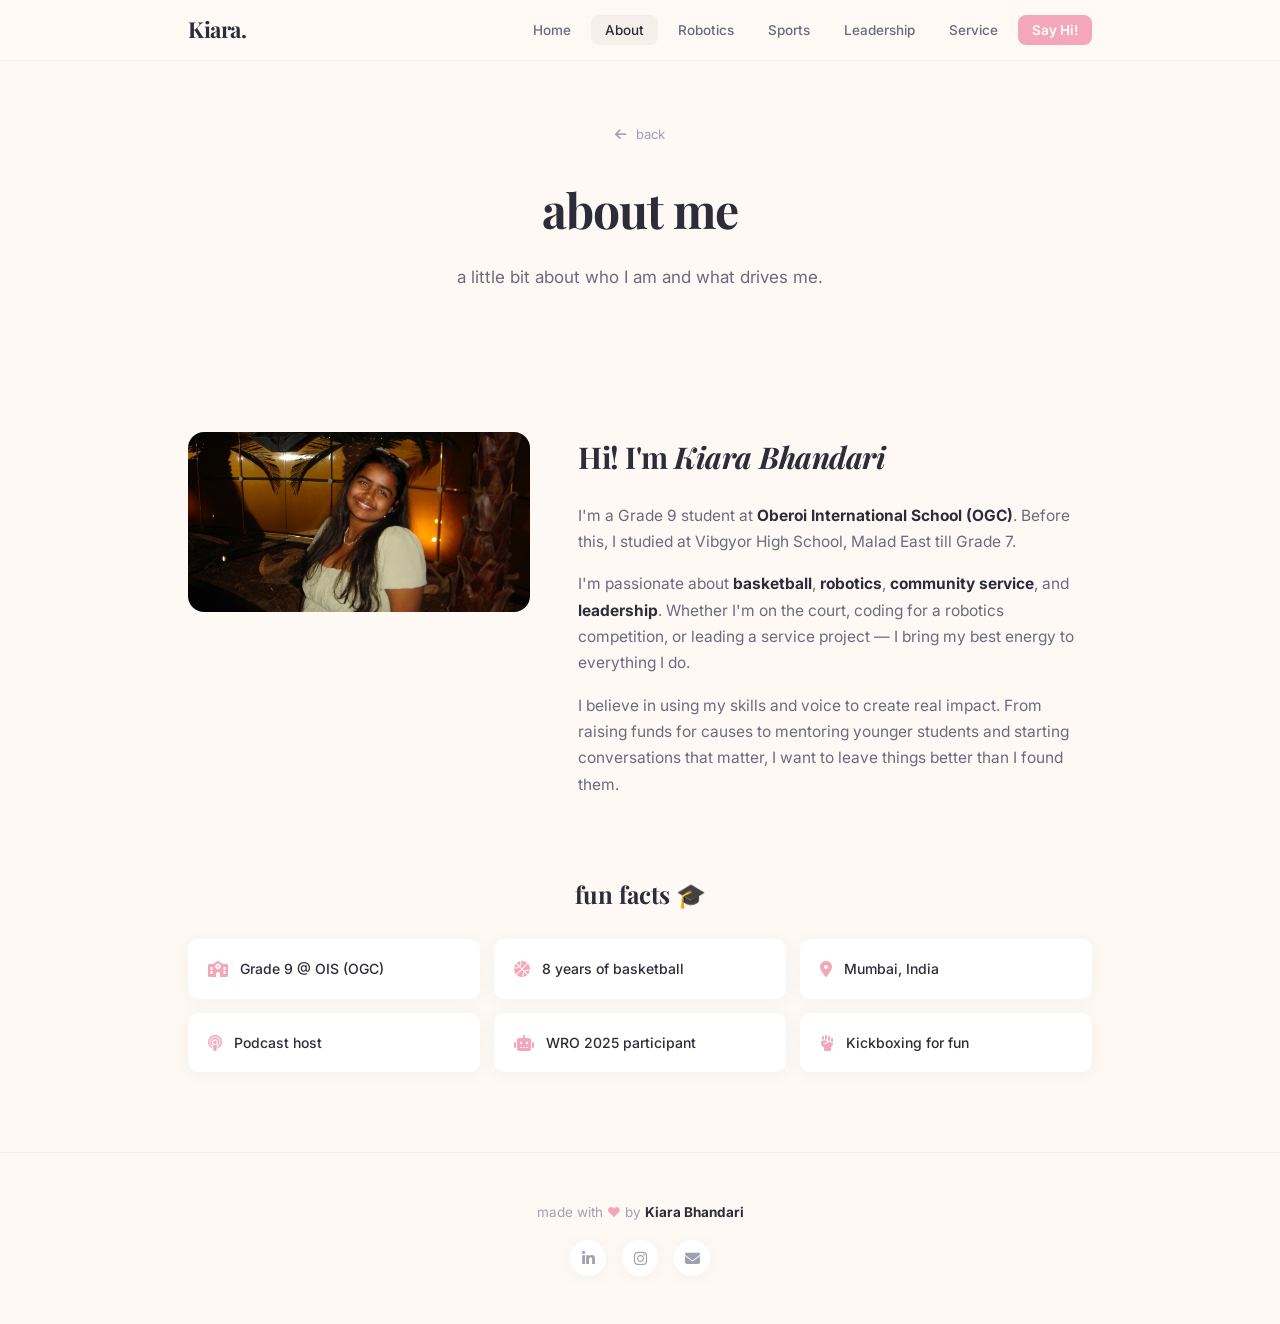
==== pages/about.html @ 5c97fb90 "Add robotics page, update nav, add social links" ====
<!DOCTYPE html>
<html lang="en">
<head>
  <meta charset="UTF-8">
  <meta name="viewport" content="width=device-width, initial-scale=1.0">
  <meta http-equiv="Cache-Control" content="no-cache, no-store, must-revalidate">
  <meta http-equiv="Pragma" content="no-cache">
  <meta http-equiv="Expires" content="0">
  <title>About | Kiara Bhandari</title>
  <link rel="stylesheet" href="../css/style.css">
  <link rel="stylesheet" href="https://cdnjs.cloudflare.com/ajax/libs/font-awesome/6.5.0/css/all.min.css">
</head>
<body>
  <nav id="navbar"><div class="nav-container"><a href="../index.html" class="nav-logo">Kiara.</a><button class="nav-toggle" id="navToggle" aria-label="Menu"><span></span><span></span><span></span></button><ul class="nav-links" id="navLinks"><li><a href="../index.html">Home</a></li><li><a href="about.html" class="active">About</a></li><li><a href="robotics.html">Robotics</a></li><li><a href="sports.html">Sports</a></li><li><a href="leadership.html">Leadership</a></li><li><a href="service.html">Service</a></li><li><a href="contact.html" class="nav-cta">Say Hi!</a></li></ul></div></nav>

  <section class="page-hero">
    <div class="container">
      <a href="../index.html" class="back-link"><i class="fas fa-arrow-left"></i> back</a>
      <h1>about me</h1>
      <p class="page-subtitle">a little bit about who I am and what drives me.</p>
    </div>
  </section>

  <section class="section">
    <div class="container">
      <div class="about-layout">
        <div class="about-photo">
          <a href="../images/kiara.JPG" target="_blank"><img src="../images/kiara.JPG" alt="Kiara Bhandari" style="width:100%;height:180px;object-fit:cover;border-radius:var(--radius);"></a>
        </div>
        <div class="about-content">
          <h2>Hi! I'm <em>Kiara Bhandari</em></h2>
          <p>I'm a Grade 9 student at <strong>Oberoi International School (OGC)</strong>. Before this, I studied at Vibgyor High School, Malad East till Grade 7.</p>
          <p>I'm passionate about <strong>basketball</strong>, <strong>robotics</strong>, <strong>community service</strong>, and <strong>leadership</strong>. Whether I'm on the court, coding for a robotics competition, or leading a service project — I bring my best energy to everything I do.</p>
          <p>I believe in using my skills and voice to create real impact. From raising funds for causes to mentoring younger students and starting conversations that matter, I want to leave things better than I found them.</p>
        </div>
      </div>

      <div class="fun-facts">
        <h3>fun facts 🎓</h3>
        <div class="facts-grid">
          <div class="fact-card"><i class="fas fa-school"></i><span>Grade 9 @ OIS (OGC)</span></div>
          <div class="fact-card"><i class="fas fa-basketball-ball"></i><span>8 years of basketball</span></div>
          <div class="fact-card"><i class="fas fa-map-marker-alt"></i><span>Mumbai, India</span></div>
          <div class="fact-card"><i class="fas fa-podcast"></i><span>Podcast host</span></div>
          <div class="fact-card"><i class="fas fa-robot"></i><span>WRO 2025 participant</span></div>
          <div class="fact-card"><i class="fas fa-fist-raised"></i><span>Kickboxing for fun</span></div>
        </div>
      </div>
    </div>
  </section>

  <footer><div class="container footer-content"><p>made with <span class="heart">♥</span> by <strong>Kiara Bhandari</strong></p><div class="footer-links"><a href="https://www.linkedin.com/in/kiara-bhandari-9919a62b8" target="_blank" aria-label="LinkedIn"><i class="fab fa-linkedin-in"></i></a><a href="https://www.instagram.com/bhandari_kiara" target="_blank" aria-label="Instagram"><i class="fab fa-instagram"></i></a><a href="mailto:kiubhandari2011@gmail.com" aria-label="Email"><i class="fas fa-envelope"></i></a></div></div></footer>
  <script src="../js/main.js"></script>
</body>
</html>
---- css/style.css ----
/* ===== Soft Aesthetic Portfolio ===== */
@import url('https://fonts.googleapis.com/css2?family=Playfair+Display:ital,wght@0,400;0,600;0,700;1,400&family=Inter:wght@300;400;500;600&display=swap');

:root {
  --bg: #FFF9F5;
  --bg-warm: #FFF5EE;
  --bg-card: #FFFFFF;
  --text: #2D2D3A;
  --text-soft: #6B6B7B;
  --text-muted: #A0A0B0;
  --blush: #F4A7BB;
  --lavender: #C3B1E1;
  --sage: #B5C9A1;
  --sky: #A7C7E7;
  --peach: #F5CBA7;
  --cream: #FFF3E6;
  --rose: #E8A0BF;
  --shadow: 0 2px 20px rgba(0,0,0,0.04);
  --shadow-hover: 0 8px 30px rgba(0,0,0,0.08);
  --radius: 16px;
  --radius-sm: 10px;
  --transition: 0.3s ease;
  --font-display: 'Playfair Display', Georgia, serif;
  --font-body: 'Inter', -apple-system, sans-serif;
}

* { margin: 0; padding: 0; box-sizing: border-box; }

html {
  scroll-behavior: smooth;
}

body {
  font-family: var(--font-body);
  background: var(--bg);
  color: var(--text);
  line-height: 1.7;
  font-weight: 400;
  -webkit-font-smoothing: antialiased;
}

a { text-decoration: none; color: inherit; }
img { max-width: 100%; display: block; }

.container {
  max-width: 960px;
  margin: 0 auto;
  padding: 0 28px;
}

/* ===== Nav ===== */
#navbar {
  position: fixed;
  top: 0; left: 0; right: 0;
  z-index: 100;
  background: rgba(255, 249, 245, 0.85);
  backdrop-filter: blur(16px);
  border-bottom: 1px solid rgba(0,0,0,0.04);
}

.nav-container {
  max-width: 960px;
  margin: 0 auto;
  padding: 0 28px;
  display: flex;
  align-items: center;
  justify-content: space-between;
  height: 60px;
}

.nav-logo {
  font-family: var(--font-display);
  font-size: 22px;
  font-weight: 700;
  color: var(--text);
  letter-spacing: -0.5px;
}

.nav-links {
  display: flex;
  list-style: none;
  gap: 6px;
  align-items: center;
}

.nav-links a {
  padding: 7px 14px;
  border-radius: 8px;
  font-size: 13.5px;
  font-weight: 500;
  color: var(--text-soft);
  transition: var(--transition);
}

.nav-links a:hover,
.nav-links a.active {
  color: var(--text);
  background: rgba(0,0,0,0.04);
}

.nav-cta {
  background: var(--blush) !important;
  color: white !important;
  font-weight: 600 !important;
}

.nav-cta:hover {
  opacity: 0.9;
}

.nav-toggle {
  display: none;
  flex-direction: column;
  gap: 5px;
  background: none;
  border: none;
  cursor: pointer;
  padding: 4px;
}

.nav-toggle span {
  width: 22px;
  height: 1.5px;
  background: var(--text);
  transition: var(--transition);
}

/* ===== Page Hero ===== */
.page-hero {
  padding: 120px 0 60px;
  text-align: center;
}

.page-hero h1 {
  font-family: var(--font-display);
  font-size: 48px;
  font-weight: 700;
  margin-bottom: 12px;
  letter-spacing: -1px;
}

.page-subtitle {
  font-size: 17px;
  color: var(--text-soft);
  max-width: 500px;
  margin: 0 auto;
}

.back-link {
  display: inline-block;
  font-size: 13px;
  color: var(--text-muted);
  margin-bottom: 24px;
  transition: var(--transition);
}

.back-link:hover {
  color: var(--text);
}

.back-link i {
  margin-right: 6px;
}

/* ===== Home Hero ===== */
.hero-home {
  min-height: 100vh;
  display: flex;
  align-items: center;
  justify-content: center;
  text-align: center;
  padding: 100px 28px 60px;
}

.hero-home h1 {
  font-family: var(--font-display);
  font-size: 64px;
  font-weight: 700;
  letter-spacing: -2px;
  margin-bottom: 16px;
  line-height: 1.1;
}

.colorful-name {
  background: linear-gradient(135deg, #F4A7BB, #C3B1E1);
  -webkit-background-clip: text;
  -webkit-text-fill-color: transparent;
  background-clip: text;
}

.hero-tagline {
  font-size: 16px;
  color: var(--text-soft);
  max-width: 860px;
  margin: 0 auto 32px;
  line-height: 1.8;
  text-align: center;
}

.hero-tagline p {
  margin: 0 0 20px 0 !important;
  padding: 0;
}

.hero-tagline p:last-child {
  margin-bottom: 0 !important;
}

.hero-badges {
  display: flex;
  gap: 10px;
  justify-content: center;
  flex-wrap: wrap;
}

.badge {
  padding: 8px 18px;
  border-radius: 50px;
  font-size: 13px;
  font-weight: 600;
}

.badge.pink { background: #FDE8EF; color: #C2185B; }
.badge.lavender { background: #F0E6F6; color: #7B1FA2; }
.badge.sage { background: #E8F0E0; color: #388E3C; }
.badge.sky { background: #E3F0FA; color: #1565C0; }
.badge.peach { background: #FFF0E0; color: #E65100; }

/* ===== Sections ===== */
.section {
  padding: 80px 0;
}

.section-title {
  font-family: var(--font-display);
  font-size: 32px;
  font-weight: 700;
  text-align: center;
  margin-bottom: 48px;
  letter-spacing: -0.5px;
}

/* ===== Explore Cards (Home) ===== */
.explore-grid {
  display: grid;
  grid-template-columns: repeat(3, 1fr);
  gap: 20px;
}

.explore-card {
  background: var(--bg-card);
  padding: 32px 28px;
  border-radius: var(--radius);
  box-shadow: var(--shadow);
  transition: var(--transition);
  display: block;
  text-align: center;
  border: 1px solid rgba(0,0,0,0.03);
}

.explore-card:hover {
  transform: translateY(-4px);
  box-shadow: var(--shadow-hover);
}

.explore-icon {
  width: 56px;
  height: 56px;
  border-radius: 50%;
  display: flex;
  align-items: center;
  justify-content: center;
  font-size: 20px;
  margin: 0 auto 18px;
}

.pink-bg { background: #FDE8EF; color: #C2185B; }
.lavender-bg { background: #F0E6F6; color: #7B1FA2; }
.sage-bg { background: #E8F0E0; color: #388E3C; }
.sky-bg { background: #E3F0FA; color: #1565C0; }
.peach-bg { background: #FFF0E0; color: #E65100; }
.blush-bg { background: #FDE8EF; color: #AD1457; }

.explore-card h3 {
  font-family: var(--font-display);
  font-size: 19px;
  margin-bottom: 8px;
}

.explore-card p {
  font-size: 14px;
  color: var(--text-soft);
  line-height: 1.6;
}

/* ===== Highlights Row ===== */
.highlights {
  padding: 60px 0 80px;
}

.highlight-row {
  display: grid;
  grid-template-columns: repeat(4, 1fr);
  gap: 20px;
  text-align: center;
}

.highlight-big {
  background: var(--bg-card);
  padding: 32px 20px;
  border-radius: var(--radius);
  box-shadow: var(--shadow);
}

.highlight-number {
  font-family: var(--font-display);
  font-size: 36px;
  font-weight: 700;
  color: var(--blush);
  display: block;
}

.highlight-text {
  font-size: 13px;
  color: var(--text-muted);
  margin-top: 4px;
  display: block;
}

/* ===== About Layout ===== */
.about-layout {
  display: grid;
  grid-template-columns: 1fr 1.5fr;
  gap: 48px;
  align-items: start;
  margin-bottom: 60px;
}

.photo-placeholder {
  background: var(--cream);
  border-radius: var(--radius);
  display: flex;
  flex-direction: column;
  align-items: center;
  justify-content: center;
  color: var(--text-muted);
  gap: 8px;
  border: 2px dashed rgba(0,0,0,0.08);
}

.photo-placeholder i {
  font-size: 28px;
  opacity: 0.5;
}

.photo-placeholder span {
  font-size: 12px;
  font-weight: 500;
}

.photo-placeholder.tall { height: 280px; }
.photo-placeholder.wide { height: 220px; width: 100%; }
.photo-placeholder.small { height: 160px; width: 100%; }
.photo-placeholder.square { height: 200px; width: 200px; }

.about-photo .photo-placeholder {
  height: 320px;
}

.about-content h2 {
  font-family: var(--font-display);
  font-size: 30px;
  margin-bottom: 20px;
  letter-spacing: -0.5px;
}

.about-content p {
  color: var(--text-soft);
  margin-bottom: 16px;
  font-size: 15.5px;
}

.about-content strong {
  color: var(--text);
}

/* ===== Fun Facts ===== */
.fun-facts h3 {
  font-family: var(--font-display);
  font-size: 24px;
  margin-bottom: 24px;
  text-align: center;
}

.facts-grid {
  display: grid;
  grid-template-columns: repeat(3, 1fr);
  gap: 14px;
}

.fact-card {
  background: var(--bg-card);
  padding: 18px 20px;
  border-radius: var(--radius-sm);
  box-shadow: var(--shadow);
  display: flex;
  align-items: center;
  gap: 12px;
  font-size: 14px;
  font-weight: 500;
  transition: var(--transition);
}

.fact-card:hover {
  transform: translateY(-2px);
}

.fact-card i {
  color: var(--blush);
  font-size: 16px;
}

/* ===== Sports Page ===== */
.featured-sport {
  display: grid;
  grid-template-columns: 1.2fr 1fr;
  gap: 48px;
  align-items: start;
  margin-bottom: 60px;
}

.featured-text h2 {
  font-family: var(--font-display);
  font-size: 32px;
  margin-bottom: 16px;
}

.featured-text p {
  color: var(--text-soft);
  margin-bottom: 24px;
  font-size: 15.5px;
}

.sport-badge {
  display: inline-block;
  padding: 5px 14px;
  background: #FFF0E0;
  color: #E65100;
  font-size: 12px;
  font-weight: 700;
  border-radius: 50px;
  text-transform: uppercase;
  letter-spacing: 0.5px;
  margin-bottom: 12px;
}

.achievement-list {
  display: flex;
  flex-direction: column;
  gap: 16px;
}

.achievement {
  display: flex;
  gap: 14px;
  align-items: flex-start;
}

.achievement i {
  color: var(--peach);
  font-size: 16px;
  margin-top: 3px;
}

.achievement strong {
  display: block;
  font-size: 14.5px;
}

.achievement span {
  font-size: 13px;
  color: var(--text-muted);
}

.featured-images {
  display: flex;
  flex-direction: column;
  gap: 16px;
}

.section-subtitle {
  font-family: var(--font-display);
  font-size: 22px;
  margin-bottom: 24px;
  text-align: center;
}

.other-sports-grid {
  display: grid;
  grid-template-columns: repeat(3, 1fr);
  gap: 20px;
}

.sport-tile {
  background: var(--bg-card);
  padding: 32px 24px;
  border-radius: var(--radius);
  box-shadow: var(--shadow);
  text-align: center;
  transition: var(--transition);
}

.sport-tile:hover {
  transform: translateY(-3px);
}

.sport-tile-icon {
  width: 52px;
  height: 52px;
  border-radius: 50%;
  background: var(--cream);
  display: flex;
  align-items: center;
  justify-content: center;
  margin: 0 auto 16px;
  font-size: 20px;
  color: var(--peach);
}

.sport-tile h4 {
  font-family: var(--font-display);
  font-size: 18px;
  margin-bottom: 8px;
}

.sport-tile p {
  font-size: 14px;
  color: var(--text-soft);
}

/* ===== Leadership Page ===== */
.leadership-grid {
  display: grid;
  grid-template-columns: 1fr;
  gap: 20px;
}

.leadership-card {
  background: var(--bg-card);
  padding: 32px;
  border-radius: var(--radius);
  box-shadow: var(--shadow);
  transition: var(--transition);
}

.leadership-card:hover {
  box-shadow: var(--shadow-hover);
}

.leadership-card.big {
  grid-column: 1 / -1;
  padding: 40px;
}

.leadership-header {
  display: flex;
  align-items: center;
  gap: 16px;
  margin-bottom: 16px;
}

.leadership-icon {
  width: 48px;
  height: 48px;
  border-radius: var(--radius-sm);
  display: flex;
  align-items: center;
  justify-content: center;
  font-size: 20px;
  flex-shrink: 0;
}

.leadership-header h2,
.leadership-header h3 {
  font-family: var(--font-display);
  font-size: 22px;
  letter-spacing: -0.3px;
}

.leadership-header h3 {
  font-size: 18px;
}

.years {
  font-size: 13px;
  color: var(--text-muted);
}

.leadership-card p {
  color: var(--text-soft);
  font-size: 15px;
  margin-bottom: 16px;
}

.roles-timeline {
  display: flex;
  flex-wrap: wrap;
  gap: 12px;
  margin-bottom: 20px;
}

.role-item {
  display: flex;
  align-items: center;
  gap: 10px;
  padding: 10px 16px;
  background: var(--bg);
  border-radius: var(--radius-sm);
}

.role-year {
  font-size: 12px;
  font-weight: 700;
  color: var(--blush);
}

.role-title {
  font-size: 13px;
  font-weight: 600;
}

.tag-row {
  display: flex;
  flex-wrap: wrap;
  gap: 8px;
  margin-bottom: 16px;
}

.tag-row span {
  padding: 5px 14px;
  background: #F0E6F6;
  color: #7B1FA2;
  border-radius: 50px;
  font-size: 12px;
  font-weight: 600;
}

.photo-row {
  display: grid;
  grid-template-columns: 1fr 1fr;
  gap: 14px;
}

/* ===== Service Page ===== */
.service-stack {
  display: flex;
  flex-direction: column;
  gap: 60px;
}

.service-block {
  display: grid;
  grid-template-columns: 1fr 1fr;
  gap: 40px;
  align-items: center;
}

.service-block.reverse {
  direction: rtl;
}

.service-block.reverse > * {
  direction: ltr;
}

.service-label {
  display: inline-block;
  padding: 5px 14px;
  background: #E8F0E0;
  color: #388E3C;
  font-size: 12px;
  font-weight: 700;
  border-radius: 50px;
  text-transform: uppercase;
  letter-spacing: 0.5px;
  margin-bottom: 12px;
}

.service-text h2 {
  font-family: var(--font-display);
  font-size: 28px;
  margin-bottom: 14px;
}

.service-text p {
  color: var(--text-soft);
  font-size: 15.5px;
  margin-bottom: 16px;
}

.service-text blockquote {
  border-left: 3px solid var(--sage);
  padding-left: 16px;
  font-style: italic;
  color: var(--text-muted);
  font-size: 14.5px;
  margin: 16px 0;
}

.service-stats {
  display: flex;
  gap: 32px;
  margin-top: 20px;
}

.mini-stat-num {
  font-family: var(--font-display);
  font-size: 28px;
  font-weight: 700;
  color: var(--sage);
  display: block;
}

.mini-stat-label {
  font-size: 12px;
  color: var(--text-muted);
}

.project-pills {
  display: flex;
  flex-wrap: wrap;
  gap: 8px;
  margin-top: 12px;
}

.pill {
  padding: 8px 16px;
  border-radius: 50px;
  font-size: 13px;
  font-weight: 600;
  background: #E8F0E0;
  color: #388E3C;
}

.photo-grid-small {
  display: grid;
  grid-template-columns: 1fr 1fr;
  gap: 12px;
}

/* ===== Activities Page ===== */
.activities-grid {
  display: grid;
  grid-template-columns: repeat(2, 1fr);
  gap: 20px;
}

.activity-card {
  background: var(--bg-card);
  padding: 32px;
  border-radius: var(--radius);
  box-shadow: var(--shadow);
  transition: var(--transition);
}

.activity-card:hover {
  transform: translateY(-3px);
  box-shadow: var(--shadow-hover);
}

.activity-icon {
  width: 48px;
  height: 48px;
  border-radius: var(--radius-sm);
  display: flex;
  align-items: center;
  justify-content: center;
  font-size: 20px;
  margin-bottom: 18px;
}

.activity-card h3 {
  font-family: var(--font-display);
  font-size: 19px;
  margin-bottom: 10px;
}

.activity-card p {
  font-size: 14.5px;
  color: var(--text-soft);
  margin-bottom: 14px;
  line-height: 1.65;
}

/* ===== Contact Page ===== */
.contact-layout {
  display: grid;
  grid-template-columns: 1fr 1.4fr;
  gap: 48px;
  align-items: start;
}

.contact-info h3 {
  font-family: var(--font-display);
  font-size: 24px;
  margin-bottom: 14px;
}

.contact-info p {
  color: var(--text-soft);
  font-size: 15.5px;
  margin-bottom: 28px;
}

.contact-links {
  display: flex;
  flex-direction: column;
  gap: 14px;
}

.contact-links a {
  display: flex;
  align-items: center;
  gap: 12px;
  font-size: 15px;
  color: var(--text);
  font-weight: 500;
  transition: var(--transition);
}

.contact-links a:hover {
  color: var(--blush);
}

.contact-links a i {
  width: 40px;
  height: 40px;
  border-radius: 50%;
  background: var(--cream);
  display: flex;
  align-items: center;
  justify-content: center;
  color: var(--blush);
  font-size: 16px;
}

.contact-form {
  display: flex;
  flex-direction: column;
  gap: 16px;
}

.form-row {
  display: grid;
  grid-template-columns: 1fr 1fr;
  gap: 16px;
}

.contact-form input,
.contact-form textarea {
  width: 100%;
  padding: 14px 18px;
  border: 1.5px solid rgba(0,0,0,0.08);
  border-radius: var(--radius-sm);
  font-size: 14.5px;
  font-family: var(--font-body);
  color: var(--text);
  outline: none;
  transition: var(--transition);
  background: var(--bg-card);
}

.contact-form input:focus,
.contact-form textarea:focus {
  border-color: var(--blush);
}

.contact-form textarea {
  resize: vertical;
  min-height: 120px;
}

.btn {
  display: inline-flex;
  align-items: center;
  gap: 8px;
  padding: 14px 28px;
  border-radius: 50px;
  font-size: 14.5px;
  font-weight: 600;
  cursor: pointer;
  border: none;
  font-family: var(--font-body);
  transition: var(--transition);
  width: fit-content;
}

.btn-primary {
  background: var(--blush);
  color: white;
}

.btn-primary:hover {
  opacity: 0.9;
  transform: translateY(-1px);
}

/* ===== Footer ===== */
footer {
  padding: 48px 0;
  text-align: center;
  border-top: 1px solid rgba(0,0,0,0.04);
}

.footer-content p {
  color: var(--text-muted);
  font-size: 13.5px;
}

.footer-content strong {
  color: var(--text);
}

.heart {
  color: var(--blush);
}

.footer-links {
  display: flex;
  gap: 16px;
  justify-content: center;
  margin-top: 16px;
}

.footer-links a {
  width: 36px;
  height: 36px;
  border-radius: 50%;
  background: var(--bg-card);
  display: flex;
  align-items: center;
  justify-content: center;
  color: var(--text-muted);
  font-size: 15px;
  box-shadow: var(--shadow);
  transition: var(--transition);
}

.footer-links a:hover {
  color: var(--blush);
}

/* ===== Scroll Animation ===== */
.fade-up {
  opacity: 0;
  transform: translateY(20px);
  transition: opacity 0.5s ease, transform 0.5s ease;
}

.fade-up.visible {
  opacity: 1;
  transform: translateY(0);
}

/* Clickable images */
a > img {
  cursor: pointer;
  transition: transform 0.3s ease, box-shadow 0.3s ease;
}

a > img:hover {
  transform: scale(1.02);
  box-shadow: 0 4px 20px rgba(0,0,0,0.1);
}

/* ===== Responsive ===== */
@media (max-width: 900px) {
  .hero-home h1 { font-size: 44px; }
  .explore-grid { grid-template-columns: repeat(2, 1fr); }
  .highlight-row { grid-template-columns: repeat(2, 1fr); }
  .about-layout { grid-template-columns: 1fr; }
  .featured-sport { grid-template-columns: 1fr; }
  .service-block { grid-template-columns: 1fr; }
  .service-block.reverse { direction: ltr; }
  .contact-layout { grid-template-columns: 1fr; }
  .activities-grid { grid-template-columns: 1fr; }
}

@media (max-width: 640px) {
  .nav-toggle { display: flex; }

  .nav-links {
    position: fixed;
    top: 0; right: -100%;
    width: 260px;
    height: 100vh;
    background: var(--bg);
    flex-direction: column;
    padding: 80px 24px 24px;
    gap: 6px;
    transition: right 0.3s ease;
    box-shadow: -4px 0 20px rgba(0,0,0,0.08);
  }

  .nav-links.open { right: 0; }

  .hero-home h1 { font-size: 36px; letter-spacing: -1px; }
  .page-hero h1 { font-size: 36px; }
  .explore-grid { grid-template-columns: 1fr; }
  .highlight-row { grid-template-columns: 1fr; }
  .facts-grid { grid-template-columns: 1fr; }
  .other-sports-grid { grid-template-columns: 1fr; }
  .photo-row { grid-template-columns: 1fr; }
  .form-row { grid-template-columns: 1fr; }
  .photo-grid-small { grid-template-columns: 1fr; }
}
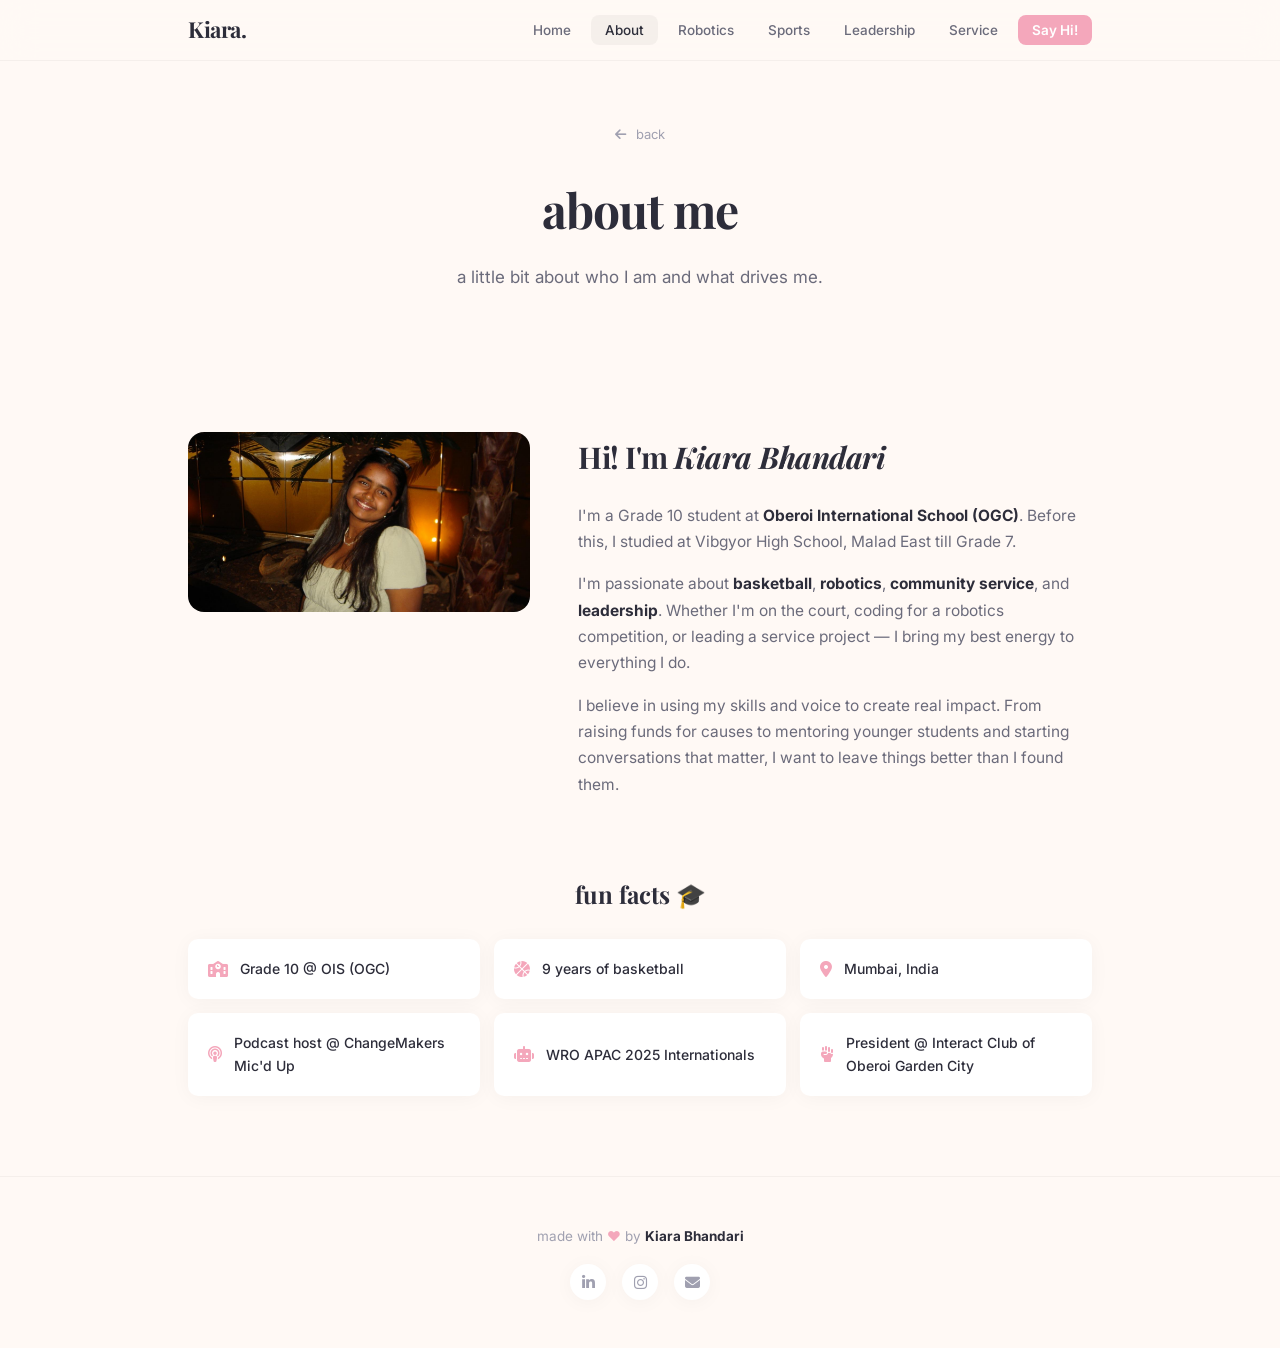
==== commit 71a1bcd9: "Update student grade and fun facts in about.html" ====
--- a/pages/about.html
+++ b/pages/about.html
@@ -29,7 +29,7 @@
         </div>
         <div class="about-content">
           <h2>Hi! I'm <em>Kiara Bhandari</em></h2>
-          <p>I'm a Grade 9 student at <strong>Oberoi International School (OGC)</strong>. Before this, I studied at Vibgyor High School, Malad East till Grade 7.</p>
+          <p>I'm a Grade 10 student at <strong>Oberoi International School (OGC)</strong>. Before this, I studied at Vibgyor High School, Malad East till Grade 7.</p>
           <p>I'm passionate about <strong>basketball</strong>, <strong>robotics</strong>, <strong>community service</strong>, and <strong>leadership</strong>. Whether I'm on the court, coding for a robotics competition, or leading a service project — I bring my best energy to everything I do.</p>
           <p>I believe in using my skills and voice to create real impact. From raising funds for causes to mentoring younger students and starting conversations that matter, I want to leave things better than I found them.</p>
         </div>
@@ -38,12 +38,12 @@
       <div class="fun-facts">
         <h3>fun facts 🎓</h3>
         <div class="facts-grid">
-          <div class="fact-card"><i class="fas fa-school"></i><span>Grade 9 @ OIS (OGC)</span></div>
-          <div class="fact-card"><i class="fas fa-basketball-ball"></i><span>8 years of basketball</span></div>
+          <div class="fact-card"><i class="fas fa-school"></i><span>Grade 10 @ OIS (OGC)</span></div>
+          <div class="fact-card"><i class="fas fa-basketball-ball"></i><span>9 years of basketball</span></div>
           <div class="fact-card"><i class="fas fa-map-marker-alt"></i><span>Mumbai, India</span></div>
-          <div class="fact-card"><i class="fas fa-podcast"></i><span>Podcast host</span></div>
-          <div class="fact-card"><i class="fas fa-robot"></i><span>WRO 2025 participant</span></div>
-          <div class="fact-card"><i class="fas fa-fist-raised"></i><span>Kickboxing for fun</span></div>
+          <div class="fact-card"><i class="fas fa-podcast"></i><span>Podcast host @ ChangeMakers Mic'd Up</span></div>
+          <div class="fact-card"><i class="fas fa-robot"></i><span>WRO APAC 2025 Internationals</span></div>
+          <div class="fact-card"><i class="fas fa-fist-raised"></i><span>President @ Interact Club of Oberoi Garden City</span></div>
         </div>
       </div>
     </div>
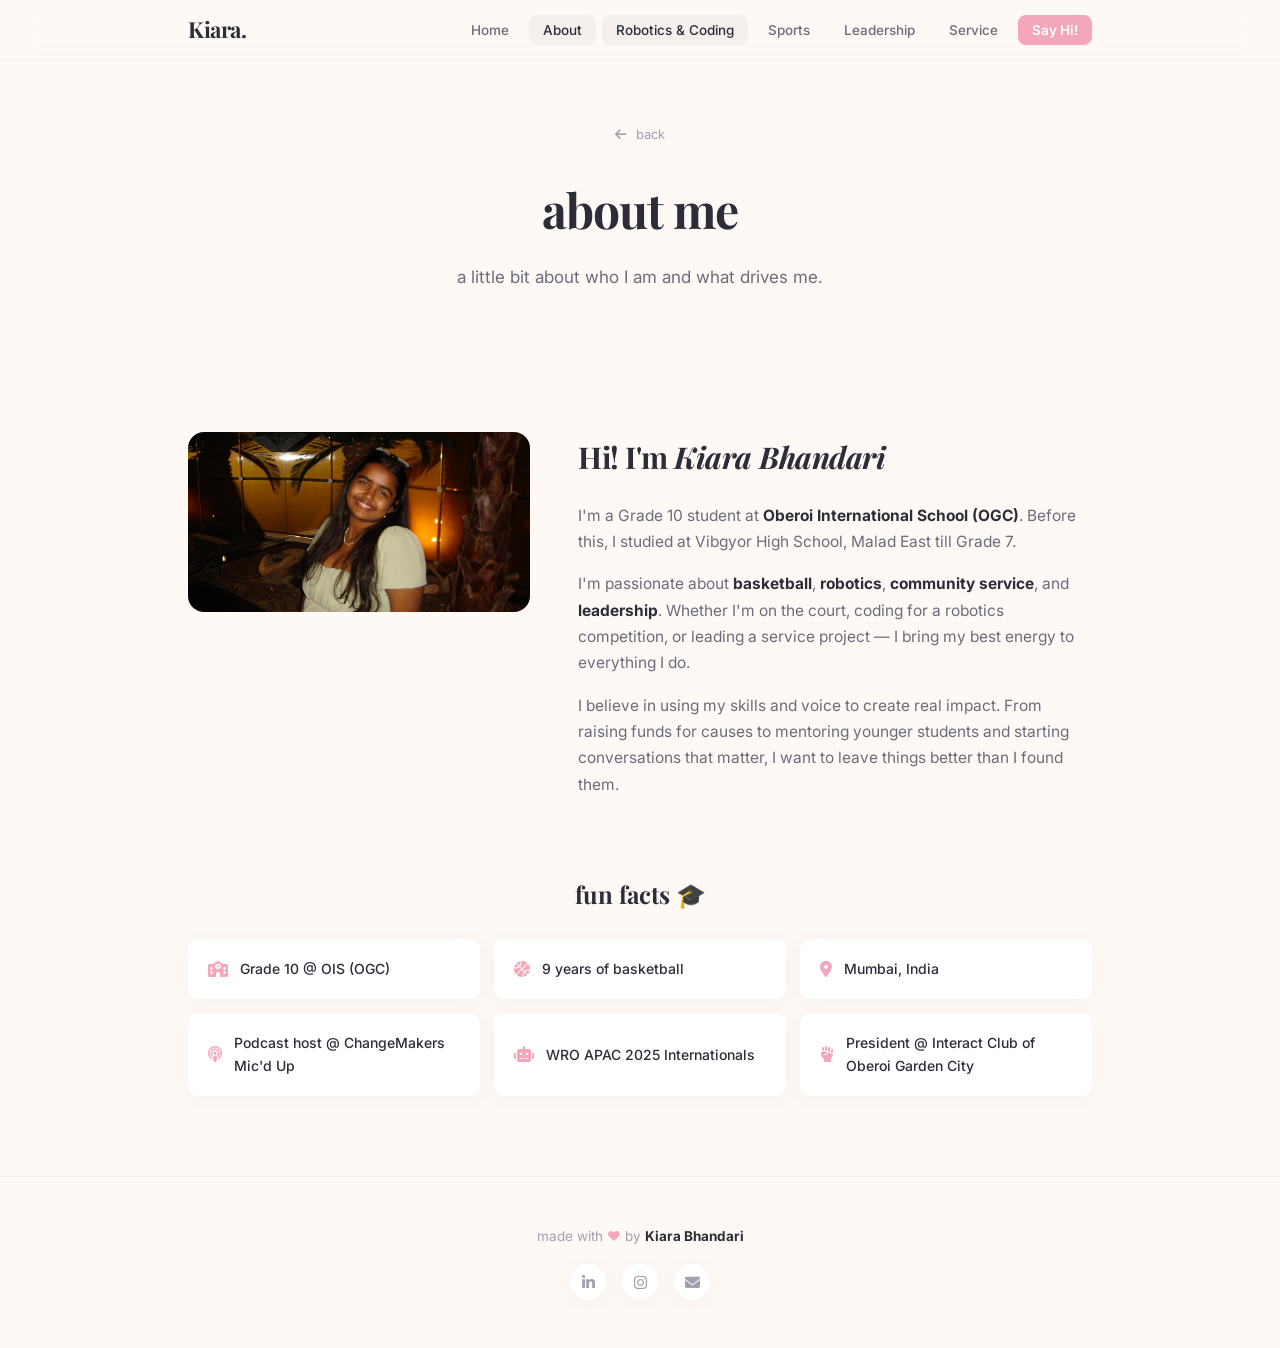
==== commit af0bd75e: "Update navigation links in about.html" ====
--- a/pages/about.html
+++ b/pages/about.html
@@ -11,7 +11,7 @@
   <link rel="stylesheet" href="https://cdnjs.cloudflare.com/ajax/libs/font-awesome/6.5.0/css/all.min.css">
 </head>
 <body>
-  <nav id="navbar"><div class="nav-container"><a href="../index.html" class="nav-logo">Kiara.</a><button class="nav-toggle" id="navToggle" aria-label="Menu"><span></span><span></span><span></span></button><ul class="nav-links" id="navLinks"><li><a href="../index.html">Home</a></li><li><a href="about.html" class="active">About</a></li><li><a href="robotics.html">Robotics</a></li><li><a href="sports.html">Sports</a></li><li><a href="leadership.html">Leadership</a></li><li><a href="service.html">Service</a></li><li><a href="contact.html" class="nav-cta">Say Hi!</a></li></ul></div></nav>
+  <nav id="navbar"><div class="nav-container"><a href="../index.html" class="nav-logo">Kiara.</a><button class="nav-toggle" id="navToggle" aria-label="Menu"><span></span><span></span><span></span></button><ul class="nav-links" id="navLinks"><li><a href="../index.html">Home</a></li><li><a href="about.html" class="active">About</a><li><a href="robotics.html" class="active">Robotics & Coding</a></li><li><a href="sports.html">Sports</a></li><li><a href="leadership.html">Leadership</a></li><li><a href="service.html">Service</a></li><li><a href="contact.html" class="nav-cta">Say Hi!</a></li></ul></div></nav>
 
   <section class="page-hero">
     <div class="container">
--- a/css/style.css
+++ b/css/style.css
@@ -1014,3 +1014,98 @@
   .form-row { grid-template-columns: 1fr; }
   .photo-grid-small { grid-template-columns: 1fr; }
 }
+
+
+/* ===== Robotics Gallery ===== */
+
+#robotics-gallery {
+    padding-top: 60px;
+}
+
+#robotics-gallery h3 {
+    font-family: var(--font-display);
+    font-size: 22px;
+    font-weight: 600;
+    color: var(--text);
+    margin: 32px 0 8px;
+}
+
+#robotics-gallery p {
+    font-family: var(--font-body);
+    font-size: 14px;
+    line-height: 1.7;
+    color: var(--text-soft);
+    margin-bottom: 16px;
+}
+
+.robotics-gallery {
+    display: grid;
+    grid-template-columns: repeat(4, minmax(0, 1fr));
+    gap: 14px;
+    margin: 20px 0 38px;
+}
+
+.robotics-gallery img {
+    width: 100%;
+    height: 155px;
+    object-fit: cover;
+    border-radius: var(--radius-sm);
+    box-shadow: var(--shadow);
+    transition: var(--transition);
+}
+
+.robotics-gallery img:hover {
+    transform: translateY(-3px);
+    box-shadow: var(--shadow-hover);
+}
+
+.certification-image {
+    max-width: 340px;
+    margin: 22px auto 40px;
+    text-align: center;
+}
+
+.certification-image img {
+    width: 100%;
+    height: auto;
+    border-radius: var(--radius);
+    box-shadow: var(--shadow);
+}
+
+.certification-image p {
+    font-family: var(--font-body);
+    font-size: 13px;
+    font-weight: 500;
+    margin-top: 12px;
+    color: var(--text-soft);
+}
+
+/* Tablet */
+@media (max-width: 900px) {
+    .robotics-gallery {
+        grid-template-columns: repeat(2, 1fr);
+    }
+
+    .robotics-gallery img {
+        height: 180px;
+    }
+}
+
+/* Mobile */
+@media (max-width: 640px) {
+    #robotics-gallery h3 {
+        font-size: 20px;
+    }
+
+    .robotics-gallery {
+        gap: 10px;
+    }
+
+    .robotics-gallery img {
+        height: 135px;
+    }
+
+    .certification-image {
+        max-width: 280px;
+    }
+}
